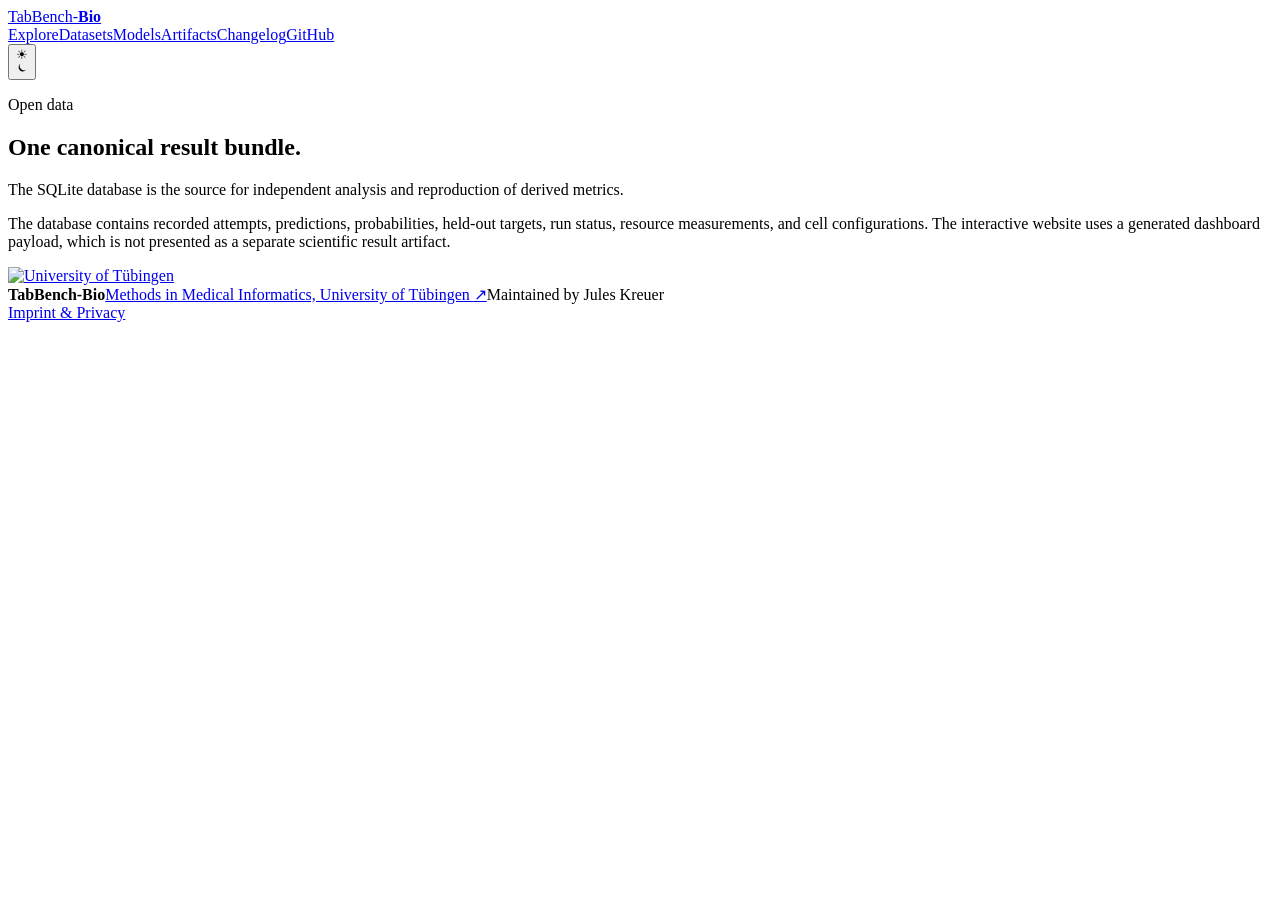
==== src/tabbench_bio/web/artifacts.html @ 3bdc863c "Reduce dashboard downloads and defer chart loading" ====
<!doctype html>
<html lang="en">

<head>
  <meta charset="utf-8">
  <meta name="viewport" content="width=device-width, initial-scale=1">
  <meta name="description" content="Download TabBench-Bio benchmark results as SQLite and JSON. Access reproducible tabular learning comparisons, dataset metadata and citation information.">
  <meta name="theme-color" content="#f4f5f1">
  <link rel="canonical" href="https://tabbench-bio.eu/artifacts.html">
  <link rel="alternate" type="text/plain" href="https://tabbench-bio.eu/llms.txt"
    title="TabBench-Bio guide for AI agents">
  <title>Artifacts · TabBench-Bio</title>
  <link rel="icon" href="assets/favicon.svg?v=20260821-4" type="image/svg+xml">
  <link rel="preload" href="assets/fonts/AtkinsonHyperlegibleNext-Regular.woff2" as="font" type="font/woff2"
    crossorigin>
  <link rel="preload" href="assets/fonts/AtkinsonHyperlegibleNext-Bold.woff2" as="font" type="font/woff2" crossorigin>
  <link rel="stylesheet" href="style.min.css?v=20261111-toolbar-actions">
</head>

<body data-page="artifacts">
  <header class="site-header">
    <a class="wordmark" href="index.html" aria-label="TabBench-Bio home"><span class="wordmark-mark"
        aria-hidden="true"></span><span>TabBench-<strong>Bio</strong></span></a>
    <nav aria-label="Primary navigation"><a href="index.html#explore">Explore</a><a href="/datasets/">Datasets</a><a
        href="/models/">Models</a><a href="artifacts.html" aria-current="page">Artifacts</a><a
        href="changelog.html">Changelog</a><a href="https://github.com/not-a-feature/TabBench-Bio">GitHub</a></nav>
    <button id="theme-toggle" class="theme-button" type="button" aria-label="Switch to dark theme" aria-pressed="false"
      title="Switch to dark theme"><span class="theme-icon theme-icon-sun" aria-hidden="true">☀</span><span
        class="theme-icon theme-icon-moon" aria-hidden="true"><svg viewBox="0 0 24 24" role="img">
          <path d="M20.7 15.1A8.5 8.5 0 0 1 8.9 3.3 8.5 8.5 0 1 0 20.7 15.1Z"></path>
        </svg></span></button>
  </header>
  <main id="top">
    <section class="page-hero shell">
      <div class="section-heading">
        <div>
          <p class="eyebrow">Open data</p>
          <h2>One canonical result bundle.</h2>
        </div>
        <p>The SQLite database is the source for independent analysis and reproduction of derived metrics.</p>
      </div>
    </section>
    <section class="section section-muted">
      <div class="shell">
        <div id="raw-files" class="data-grid" aria-live="polite"></div>
        <p class="data-note">The database contains recorded attempts, predictions, probabilities, held-out targets, run
          status, resource measurements, and cell configurations. The interactive website uses a generated dashboard
          payload, which is not presented as a separate scientific result artifact.</p>
      </div>
    </section>
  </main>
  <footer>
    <div class="shell footer-inner">
      <div class="footer-identity"><a class="university-logo" href="https://uni-tuebingen.de/" target="_blank"
          rel="noreferrer" aria-label="University of Tübingen"><img src="assets/university-of-tuebingen.svg"
            alt="University of Tübingen" loading="lazy" decoding="async"></a>
        <div class="footer-copy"><strong>TabBench-Bio</strong><a
            href="https://uni-tuebingen.de/fakultaeten/mathematisch-naturwissenschaftliche-fakultaet/fachbereiche/informatik/lehrstuehle/methods-in-medical-informatics/"
            target="_blank" rel="noreferrer">Methods in Medical Informatics, University of Tübingen <span
              aria-hidden="true">↗</span></a><span>Maintained by Jules Kreuer</span></div>
      </div>
      <div class="footer-links"><a href="imprint.html">Imprint &amp; Privacy</a></div>
    </div>
  </footer>
  <div id="load-error" class="load-error" hidden></div>
  <script src="js/analytics.js?v=20260908-optout"></script>
  <script src="js/app.js?v=20261123-chart-data"></script>
</body>

</html>
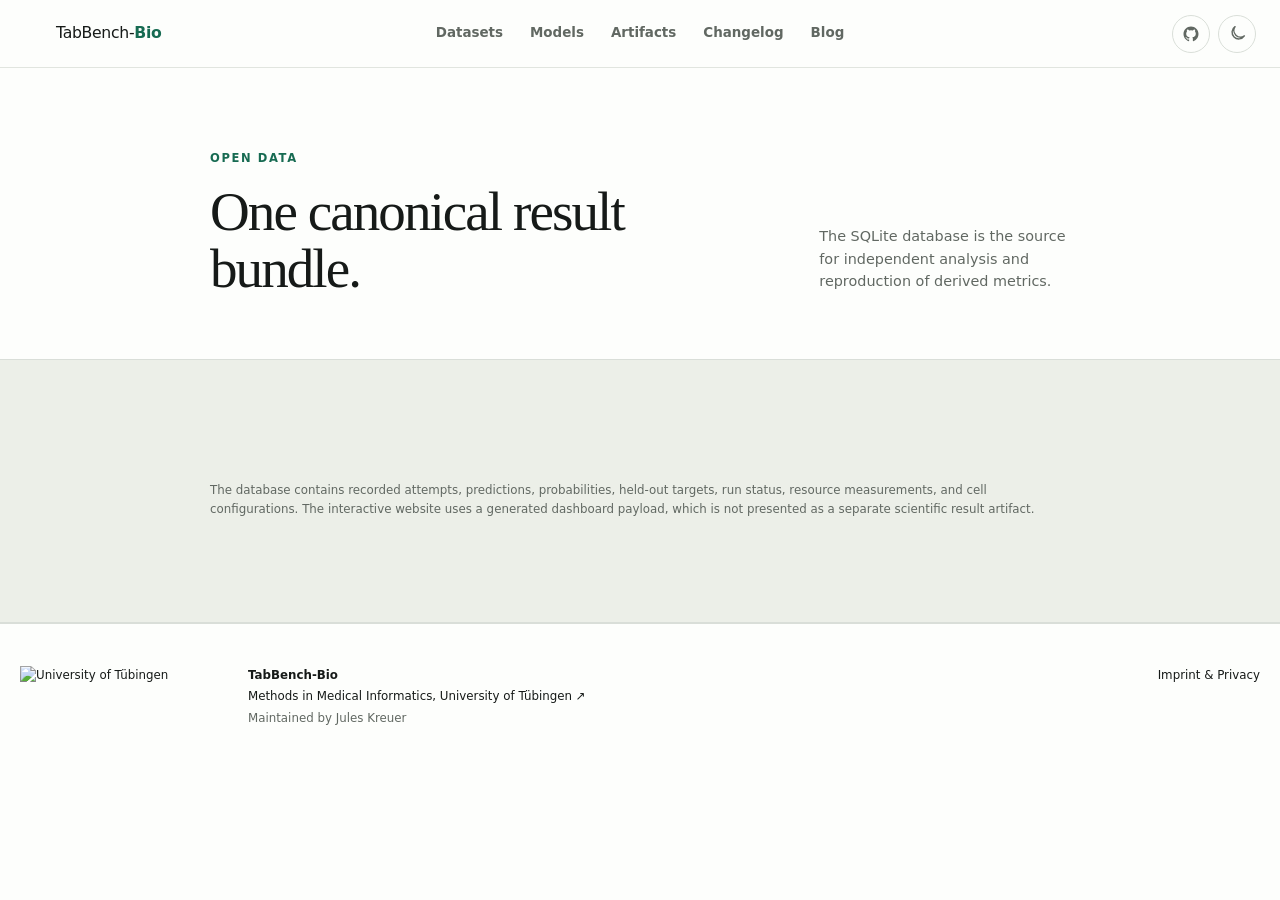
==== commit ffd1ae2b: "Add website blog, model timeline, and header/layout updates" ====
--- a/src/tabbench_bio/web/artifacts.html
+++ b/src/tabbench_bio/web/artifacts.html
@@ -14,21 +14,29 @@
   <link rel="preload" href="assets/fonts/AtkinsonHyperlegibleNext-Regular.woff2" as="font" type="font/woff2"
     crossorigin>
   <link rel="preload" href="assets/fonts/AtkinsonHyperlegibleNext-Bold.woff2" as="font" type="font/woff2" crossorigin>
-  <link rel="stylesheet" href="style.min.css?v=20261111-toolbar-actions">
+  <link rel="stylesheet" href="style.min.css?v=20261125-center">
 </head>
 
 <body data-page="artifacts">
   <header class="site-header">
     <a class="wordmark" href="index.html" aria-label="TabBench-Bio home"><span class="wordmark-mark"
         aria-hidden="true"></span><span>TabBench-<strong>Bio</strong></span></a>
-    <nav aria-label="Primary navigation"><a href="index.html#explore">Explore</a><a href="/datasets/">Datasets</a><a
-        href="/models/">Models</a><a href="artifacts.html" aria-current="page">Artifacts</a><a
-        href="changelog.html">Changelog</a><a href="https://github.com/not-a-feature/TabBench-Bio">GitHub</a></nav>
-    <button id="theme-toggle" class="theme-button" type="button" aria-label="Switch to dark theme" aria-pressed="false"
-      title="Switch to dark theme"><span class="theme-icon theme-icon-sun" aria-hidden="true">☀</span><span
-        class="theme-icon theme-icon-moon" aria-hidden="true"><svg viewBox="0 0 24 24" role="img">
-          <path d="M20.7 15.1A8.5 8.5 0 0 1 8.9 3.3 8.5 8.5 0 1 0 20.7 15.1Z"></path>
-        </svg></span></button>
+    <nav aria-label="Primary navigation"><a href="/datasets/">Datasets</a><a href="/models/">Models</a><a
+        href="artifacts.html" aria-current="page">Artifacts</a><a href="changelog.html">Changelog</a><a
+        href="/blog/">Blog</a></nav>
+    <div class="header-actions">
+      <a id="nav-github" class="header-icon-button" href="https://github.com/not-a-feature/TabBench-Bio"
+        target="_blank" rel="noreferrer" aria-label="TabBench-Bio on GitHub" title="GitHub repository"><svg
+          viewBox="0 0 24 24" aria-hidden="true">
+          <path
+            d="M12 2C6.477 2 2 6.484 2 12.017c0 4.425 2.865 8.18 6.839 9.504.5.092.682-.217.682-.483 0-.237-.008-.868-.013-1.703-2.782.605-3.369-1.343-3.369-1.343-.454-1.158-1.11-1.466-1.11-1.466-.908-.62.069-.608.069-.608 1.003.07 1.53 1.032 1.53 1.032.892 1.53 2.341 1.088 2.91.832.092-.647.35-1.088.636-1.338-2.22-.253-4.555-1.113-4.555-4.951 0-1.093.39-1.988 1.029-2.688-.103-.253-.446-1.272.098-2.65 0 0 .84-.27 2.75 1.026A9.564 9.564 0 0 1 12 6.844a9.59 9.59 0 0 1 2.504.337c1.909-1.296 2.747-1.027 2.747-1.027.546 1.379.202 2.398.1 2.651.64.7 1.028 1.595 1.028 2.688 0 3.848-2.339 4.695-4.566 4.943.359.309.678.92.678 1.855 0 1.338-.012 2.419-.012 2.747 0 .268.18.58.688.482A10.02 10.02 0 0 0 22 12.017C22 6.484 17.522 2 12 2Z"></path>
+        </svg></a>
+      <button id="theme-toggle" class="theme-button" type="button" aria-label="Switch to dark theme" aria-pressed="false"
+        title="Switch to dark theme"><span class="theme-icon theme-icon-sun" aria-hidden="true">☀</span><span
+          class="theme-icon theme-icon-moon" aria-hidden="true"><svg viewBox="0 0 24 24" role="img">
+            <path d="M20.7 15.1A8.5 8.5 0 0 1 8.9 3.3 8.5 8.5 0 1 0 20.7 15.1Z"></path>
+          </svg></span></button>
+    </div>
   </header>
   <main id="top">
     <section class="page-hero shell">
@@ -64,7 +72,7 @@
   </footer>
   <div id="load-error" class="load-error" hidden></div>
   <script src="js/analytics.js?v=20260908-optout"></script>
-  <script src="js/app.js?v=20261123-chart-data"></script>
+  <script src="js/app.js?v=20261124-blog"></script>
 </body>
 
 </html>
--- a/src/tabbench_bio/web/style.min.css
+++ b/src/tabbench_bio/web/style.min.css
@@ -0,0 +1,660 @@
+@font-face {
+font-family: "Atkinson Hyperlegible Next";
+src: url("assets/fonts/AtkinsonHyperlegibleNext-Regular.woff2") format("woff2");
+font-style: normal;
+font-weight: 400;
+font-display: swap;
+}
+@font-face {
+font-family: "Atkinson Hyperlegible Next";
+src: url("assets/fonts/AtkinsonHyperlegibleNext-Bold.woff2") format("woff2");
+font-style: normal;
+font-weight: 700;
+font-display: swap;
+}
+:root {
+color-scheme: light;
+--bg: #f4f5f1;
+--surface: #ffffff;
+--surface-strong: #ecefe8;
+--ink: #161a18;
+--muted: #616862;
+--line: #d9ded8;
+--accent: #176b52;
+--accent-strong: #0e513d;
+--accent-soft: #dfeee7;
+--violet: #7357a8;
+--violet-soft: #e8e2f1;
+--amber: #b46a14;
+--amber-score: #8a4d08;
+--amber-soft: #f3e7d7;
+--red: #a53a37;
+--shadow: 0 14px 40px rgba(24, 38, 31, 0.07);
+--serif: Georgia, "Times New Roman", serif;
+--sans: "Atkinson Hyperlegible Next", ui-sans-serif, system-ui, sans-serif;
+}
+body.dark-theme {
+color-scheme: dark;
+--bg: #101512;
+--surface: #161d19;
+--surface-strong: #1d2721;
+--ink: #edf2ee;
+--muted: #a7b0aa;
+--line: #314039;
+--accent: #75c5a5;
+--accent-strong: #9edabd;
+--accent-soft: #203f33;
+--violet: #b5a0dc;
+--violet-soft: #302746;
+--amber: #e1aa61;
+--amber-score: #e1aa61;
+--amber-soft: #3d2d1d;
+--red: #dd8580;
+--shadow: 0 18px 50px rgba(0, 0, 0, 0.22);
+}
+* { box-sizing: border-box; }
+html { scroll-behavior: smooth; }
+body {
+margin: 0;
+background: var(--bg);
+color: var(--ink);
+font-family: var(--sans);
+font-size: 16px;
+line-height: 1.55;
+text-rendering: optimizeLegibility;
+transition: background 180ms ease, color 180ms ease;
+}
+a { color: inherit; text-decoration: none; }
+button, input, select { font: inherit; }
+.shell { width: min(1280px, calc(100% - 40px)); margin-inline: auto; }
+.site-header {
+position: sticky;
+top: 0;
+z-index: 20;
+min-height: 68px;
+display: grid;
+grid-template-columns: 1fr auto 1fr;
+align-items: center;
+gap: 24px;
+padding: 0 max(24px, calc((100vw - 1280px) / 2));
+border-bottom: 1px solid color-mix(in srgb, var(--line) 78%, transparent);
+background: color-mix(in srgb, var(--bg) 88%, transparent);
+backdrop-filter: blur(18px);
+}
+.wordmark {
+display: inline-flex;
+align-items: center;
+gap: 10px;
+width: max-content;
+font-size: 0.98rem;
+letter-spacing: -0.02em;
+}
+.wordmark strong { color: var(--accent); }
+.wordmark-mark {
+width: 22px;
+height: 22px;
+background: url("assets/favicon.svg") center / contain no-repeat;
+}
+.site-header nav { display: flex; align-items: center; gap: 27px; }
+.site-header nav a {
+color: var(--muted);
+font-size: 0.84rem;
+font-weight: 620;
+transition: color 150ms ease;
+}
+.site-header nav a:hover, .site-header nav a:focus-visible { color: var(--ink); }
+.header-actions {
+justify-self: end;
+display: inline-flex;
+align-items: center;
+gap: 8px;
+}
+.header-icon-button, .theme-button {
+display: grid;
+place-items: center;
+width: 38px;
+height: 38px;
+border: 1px solid var(--line);
+border-radius: 999px;
+padding: 0;
+background: transparent;
+color: var(--muted);
+cursor: pointer;
+font-size: 1.12rem;
+line-height: 1;
+transition: border-color 150ms ease, color 150ms ease;
+}
+.header-icon-button:hover, .header-icon-button:focus-visible,
+.theme-button:hover, .theme-button:focus-visible { border-color: var(--accent); color: var(--accent); }
+.header-icon-button svg { display: block; width: 18px; height: 18px; fill: currentColor; }
+.theme-icon { grid-area: 1 / 1; }
+.theme-icon svg { display: block; width: 19px; height: 19px; fill: none; stroke: currentColor; stroke-width: 1.8; stroke-linecap: round; stroke-linejoin: round; }
+.theme-icon-sun { display: none; }
+body.dark-theme .theme-icon-sun { display: inline; }
+body.dark-theme .theme-icon-moon { display: none; }
+.hero {
+min-height: 580px;
+display: grid;
+grid-template-columns: minmax(0, 1.38fr) minmax(400px, 0.82fr);
+align-items: center;
+gap: clamp(48px, 8vw, 110px);
+padding-block: 76px 56px;
+}
+.eyebrow, .panel-kicker {
+margin: 0 0 15px;
+color: var(--accent);
+font-size: 0.72rem;
+font-weight: 760;
+letter-spacing: 0.14em;
+text-transform: uppercase;
+}
+.hero h1, .section-heading :is(h1,h2) {
+margin: 0;
+font-family: var(--serif);
+font-weight: 500;
+letter-spacing: -0.035em;
+line-height: 1.04;
+}
+.hero h1 { max-width: 820px; font-size: clamp(3.3rem, 6.3vw, 6.15rem); }
+.lede { max-width: 720px; margin: 28px 0 0; color: var(--muted); font-size: clamp(1rem, 1.5vw, 1.2rem); }
+.hero-actions { display: flex; flex-wrap: wrap; gap: 10px; margin-top: 32px; }
+.button {
+display: inline-flex;
+align-items: center;
+justify-content: center;
+gap: 10px;
+min-height: 44px;
+padding: 10px 16px;
+border: 1px solid var(--line);
+border-radius: 7px;
+background: var(--surface);
+color: var(--ink);
+font-size: 0.84rem;
+font-weight: 680;
+box-shadow: 0 1px 0 rgba(0, 0, 0, 0.03);
+transition: transform 150ms ease, border-color 150ms ease, background 150ms ease;
+}
+.button:hover { transform: translateY(-1px); border-color: var(--accent); }
+.button-primary { border-color: var(--accent); background: var(--accent); color: #fff; }
+.button-primary:hover { background: var(--accent-strong); }
+.leader-card {
+position: relative;
+overflow: hidden;
+padding: 26px;
+border: 1px solid var(--line);
+border-radius: 12px;
+background: var(--surface);
+box-shadow: var(--shadow);
+}
+.leader-card::before {
+content: "";
+position: absolute;
+width: 160px;
+height: 160px;
+top: -90px;
+right: -75px;
+border: 25px solid var(--accent-soft);
+border-radius: 50%;
+}
+.leader-heading, .run-strip-heading { position: relative; display: flex; justify-content: space-between; gap: 20px; font-size: 0.76rem; font-weight: 720; }
+.podium-list { position: relative; display: grid; grid-template-columns: repeat(3, minmax(0, 1fr)); align-items: end; gap: 6px; list-style: none; margin: 15px 0 0; padding: 0; }
+.podium-place { display: flex; flex-direction: column; min-width: 0; text-align: center; }
+.podium-place-1 { grid-column: 2; grid-row: 1; }
+.podium-place-2 { grid-column: 1; grid-row: 1; }
+.podium-place-3 { grid-column: 3; grid-row: 1; }
+.podium-contender { display: flex; min-height: 82px; flex-direction: column; justify-content: flex-end; padding-bottom: 8px; }
+.podium-model { min-width: 0; }
+.podium-model strong, .podium-model span { display: block; overflow: hidden; text-overflow: ellipsis; white-space: nowrap; }
+.podium-model strong { color: var(--ink); font-size: 0.7rem; }
+.podium-model span { color: var(--muted); font-size: 0.56rem; }
+.podium-score { margin-top: 5px; text-align: center; }
+.podium-score strong, .podium-score span { display: block; }
+.podium-score strong { font-family: var(--serif); font-size: 1.12rem; font-weight: 500; line-height: 1; }
+.podium-score span { margin-top: 3px; color: var(--muted); font-size: 0.53rem; }
+.podium-step { display: grid; place-items: center; border: 1px solid var(--line); border-bottom: 0; border-radius: 7px 7px 0 0; background: var(--surface-strong); color: var(--muted); font-family: var(--serif); font-size: 1.45rem; }
+.podium-place-1 .podium-score strong { color: var(--accent); }
+.podium-place-2 .podium-score strong { color: var(--violet); }
+.podium-place-3 .podium-score strong { color: var(--amber-score); }
+.podium-place-1 .podium-step { height: 82px; border-color: var(--accent); background: var(--accent-soft); color: var(--accent-strong); }
+.podium-place-2 .podium-step { height: 58px; border-color: var(--violet); background: var(--violet-soft); color: var(--violet); }
+.podium-place-3 .podium-step { height: 40px; border-color: var(--amber); background: var(--amber-soft); color: var(--amber); }
+.podium-note { position: relative; margin: 15px 0 0; color: var(--muted); font-size: 0.67rem; }
+.status-dot { display: inline-flex; align-items: center; gap: 7px; color: var(--muted); font-weight: 570; }
+.status-dot i { width: 7px; height: 7px; border-radius: 50%; background: var(--accent); box-shadow: 0 0 0 4px var(--accent-soft); }
+.progress-track { display: flex; height: 8px; overflow: hidden; border-radius: 999px; background: var(--surface-strong); }
+.progress-track span { display: block; height: 100%; transition: width 400ms ease; }
+.progress-pass { background: var(--accent); }
+.progress-skip { background: var(--violet); }
+.progress-fail { background: var(--red); }
+.progress-labels { display: flex; flex-wrap: wrap; gap: 14px; margin-top: 13px; color: var(--muted); font-size: 0.7rem; }
+.progress-labels span { display: flex; align-items: center; gap: 5px; }
+.progress-labels b { color: var(--ink); font-weight: 690; }
+.key { width: 6px; height: 6px; border-radius: 50%; }
+.key.pass { background: var(--accent); }
+.key.skip { background: var(--violet); }
+.key.fail { background: var(--red); }
+.run-strip { margin-top: 22px; padding: 20px 24px; border: 1px solid var(--line); border-radius: 12px; background: var(--surface); box-shadow: 0 8px 30px rgba(31, 48, 39, 0.035); }
+.run-strip-progress { display: grid; grid-template-columns: auto minmax(260px, 1fr); align-items: center; gap: 26px; margin-top: 16px; }
+.run-percent { display: flex; align-items: baseline; gap: 9px; min-width: 175px; }
+.run-percent strong { font-family: var(--serif); font-size: 2.35rem; font-weight: 500; letter-spacing: -0.045em; line-height: 1; }
+.run-percent span { color: var(--muted); font-size: 0.72rem; }
+.run-bar { min-width: 0; }
+.run-strip .progress-labels { margin-top: 9px; }
+.run-strip > p { margin: 14px 0 0; padding-top: 12px; border-top: 1px solid var(--line); color: var(--muted); font-size: 0.72rem; }
+.metric-strip {
+display: grid;
+grid-template-columns: repeat(4, 1fr);
+border-block: 1px solid var(--line);
+}
+.metric-strip div { display: flex; flex-direction: column; padding: 26px 24px; border-right: 1px solid var(--line); }
+.metric-strip div:first-child { padding-left: 0; }
+.metric-strip div:last-child { border-right: 0; }
+.metric-strip strong { font-family: var(--serif); font-size: 2rem; font-weight: 500; letter-spacing: -0.04em; }
+.metric-strip span { color: var(--muted); font-size: 0.75rem; }
+.section { padding-block: 104px; scroll-margin-top: 66px; }
+#explore { padding-top: 56px; }
+.section-muted { border-block: 1px solid var(--line); background: var(--surface-strong); }
+.section-heading { display: grid; grid-template-columns: 1.45fr 0.65fr; align-items: end; gap: 50px; margin-bottom: 42px; }
+.section-heading :is(h1,h2) { max-width: 780px; font-size: clamp(2.35rem, 4.3vw, 4.25rem); }
+.section-heading > p { margin: 0 0 5px; color: var(--muted); font-size: 0.9rem; }
+.results-toolbar { display: grid; grid-template-columns: minmax(0, 1fr) auto; align-items: start; gap: 24px; margin: -20px 0 24px; }
+.analysis-view-control { display: grid; justify-items: start; gap: 7px; max-width: 760px; }
+.analysis-view-options { display: flex; flex-wrap: wrap; gap: 6px; }
+.analysis-view-note { display: grid; margin: 1px 0 0; color: var(--muted); font-size: 0.75rem; line-height: 1.45; }
+.analysis-view-note span { grid-area: 1 / 1; visibility: hidden; }
+.analysis-view-note span.is-active { visibility: visible; }
+.figure-download-button { cursor: pointer; }
+.figure-download-button:disabled { cursor: wait; opacity: 0.65; transform: none; }
+.page-hero { padding-block: 82px 62px; }
+.page-hero .section-heading { margin-bottom: 0; }
+.page-links-heading { margin-bottom: 28px; }
+.page-links { display: grid; width: 100%; grid-template-columns: repeat(5, minmax(0, 1fr)); gap: 14px; }
+.page-link { display: flex; width: 100%; align-items: center; justify-content: space-between; min-height: 112px; padding: 24px; border: 1px solid var(--line); border-radius: 10px; background: var(--surface); transition: transform 150ms ease, border-color 150ms ease; }
+.page-link:hover, .page-link:focus-visible { transform: translateY(-2px); border-color: var(--accent); }
+.page-link span { font-family: var(--serif); font-size: 1.65rem; letter-spacing: -0.025em; }
+.page-link b { color: var(--accent); font-size: 1.25rem; font-weight: 500; }
+.agent-access { display: grid; grid-template-columns: auto minmax(0, 1fr) auto; align-items: center; gap: 18px; margin-top: 14px; padding: 18px 20px; border: 1px solid var(--line); border-radius: 10px; background: linear-gradient(105deg, var(--accent-soft), var(--surface) 42%); }
+.agent-access-mark { display: grid; width: 46px; height: 46px; place-items: center; border: 1px solid color-mix(in srgb, var(--accent) 30%, var(--line)); border-radius: 9px; background: var(--surface); color: var(--accent-strong); font-size: 0.72rem; font-weight: 800; letter-spacing: 0.08em; }
+.agent-access-copy { min-width: 0; }
+.agent-access-copy .eyebrow { margin-bottom: 2px; }
+.agent-access h3 { margin: 0; font-family: var(--serif); font-size: 1.28rem; font-weight: 500; letter-spacing: -0.02em; }
+.agent-access-copy > p:last-child { margin: 2px 0 0; color: var(--muted); font-size: 0.78rem; }
+.agent-access-link { display: inline-flex; align-items: center; gap: 24px; min-height: 42px; padding: 0 14px; border: 1px solid var(--line); border-radius: 7px; background: var(--surface); color: var(--ink); font-size: 0.76rem; font-weight: 680; white-space: nowrap; transition: border-color 150ms ease, transform 150ms ease; }
+.agent-access-link b { color: var(--accent); font-size: 1rem; font-weight: 500; }
+.agent-access-link:hover, .agent-access-link:focus-visible { transform: translateY(-1px); border-color: var(--accent); }
+:is([data-page="artifacts"], [data-page="changelog"], [data-page="blog"]) main .shell { width: min(860px, calc(100% - 40px)); }
+:is([data-page="changelog"], [data-page="blog"]) .page-hero .section-heading { grid-template-columns: minmax(0, 1fr); }
+[data-page="blog"] main :is(.blog-post-hero, .blog-article).shell { width: min(72ch, calc(100% - 40px)); }
+.changelog { max-width: none; }
+.change-entry { display: grid; grid-template-columns: 130px 1fr; align-items: baseline; gap: 32px; padding: 28px 0; border-top: 1px solid var(--line); }
+.change-entry time { color: var(--muted); font-size: 0.78rem; }
+.change-entry h2 { margin: 0; font-family: var(--serif); font-size: 2rem; font-weight: 500; letter-spacing: -0.025em; }
+.change-entry p { margin: 8px 0 0; color: var(--muted); }
+.blog-list { max-width: none; }
+.blog-entry-title a:hover, .blog-entry-title a:focus-visible { color: var(--accent); }
+.blog-read-more { display: inline-flex; align-items: center; gap: 6px; margin-top: 12px; color: var(--accent-strong); font-size: 0.84rem; font-weight: 680; }
+.blog-read-more:hover, .blog-read-more:focus-visible { text-decoration: underline; text-underline-offset: 2px; }
+.blog-back { display: inline-block; margin-bottom: 20px; color: var(--accent); font-size: 0.88rem; font-weight: 620; }
+.blog-back:hover, .blog-back:focus-visible { text-decoration: underline; text-underline-offset: 2px; }
+.blog-post-hero .section-heading { grid-template-columns: minmax(0, 1fr); }
+.blog-post-hero .section-heading h1 { max-width: 24ch; font-size: clamp(2.1rem, 3.6vw, 3.35rem); line-height: 1.08; }
+.blog-meta { display: flex; flex-wrap: wrap; gap: 8px 18px; margin-top: 18px; color: var(--muted); font-size: 0.82rem; }
+.blog-article :is(h2, h3, p, ul, ol, blockquote, .blog-callout, .blog-figure) { max-width: 72ch; }
+.blog-article h2 { margin: 40px 0 12px; font-family: var(--serif); font-size: 1.85rem; font-weight: 500; letter-spacing: -0.025em; line-height: 1.15; }
+.blog-article h2:first-child { margin-top: 0; }
+.blog-article h3 { margin: 28px 0 10px; font-family: var(--serif); font-size: 1.32rem; font-weight: 500; letter-spacing: -0.02em; line-height: 1.25; }
+.blog-article :is(p, li) { color: var(--ink); line-height: 1.68; }
+.blog-article p { margin: 0; }
+.blog-article p + p, .blog-article ul + p, .blog-article ol + p { margin-top: 14px; }
+.blog-article :is(ul, ol) { margin: 14px 0 0; padding-left: 22px; }
+.blog-article li + li { margin-top: 8px; }
+.blog-article :is(p, li, td, figcaption) a { color: var(--accent-strong); text-decoration: underline; text-underline-offset: 2px; }
+.blog-article :not(pre) > code { padding: 1px 5px; border: 1px solid var(--line); border-radius: 4px; background: var(--surface); color: var(--ink); font-size: 0.88em; }
+.blog-callout { margin: 24px 0; padding: 18px 20px; border: 1px solid var(--line); border-left: 3px solid var(--accent); border-radius: 6px; background: var(--surface); }
+.blog-callout strong { color: var(--ink); }
+.blog-callout p { color: var(--muted); font-size: 0.92rem; }
+.blog-figure { margin: 32px 0; padding: 24px; border: 1px solid var(--line); border-radius: 8px; background: var(--surface); }
+.blog-figure figcaption { margin-top: 14px; color: var(--muted); font-size: 0.8rem; line-height: 1.5; max-width: 78ch; }
+.timeline-scroll { overflow-x: auto; -webkit-overflow-scrolling: touch; }
+.timeline-svg { display: block; width: 100%; max-width: 670px; min-width: 460px; height: auto; font-family: var(--sans); }
+.tl-spine { stroke: var(--line); stroke-width: 2; }
+.tl-stem { stroke: var(--line); stroke-width: 1.5; }
+.tl-dot-violet { fill: var(--violet); stroke: var(--surface); stroke-width: 2.5; }
+.tl-dot-green { fill: var(--accent); stroke: var(--surface); stroke-width: 2.5; }
+.tl-dot-data { fill: var(--amber); stroke: var(--surface); stroke-width: 2; }
+.tl-card-violet { fill: var(--violet-soft); stroke: var(--violet); stroke-width: 1.2; }
+.tl-card-green { fill: var(--accent-soft); stroke: var(--accent); stroke-width: 1.2; }
+.tl-pill-data { fill: var(--amber-soft); stroke: var(--amber); stroke-width: 1.1; }
+.tl-date { fill: var(--muted); font-size: 11px; font-weight: 700; letter-spacing: 0.03em; }
+.tl-date-data { fill: var(--amber-score); font-size: 10.5px; font-weight: 700; }
+.tl-title { fill: var(--ink); font-family: var(--serif); font-size: 14px; font-weight: 600; }
+.tl-model { fill: var(--ink); font-family: var(--serif); font-size: 13.5px; font-weight: 600; }
+.tl-legend-text { fill: var(--muted); font-size: 11px; }
+.blog-post-nav { display: flex; justify-content: space-between; flex-wrap: wrap; gap: 16px; margin-top: 44px; padding-top: 24px; border-top: 1px solid var(--line); }
+.blog-post-nav a { color: var(--accent-strong); font-size: 0.88rem; font-weight: 650; text-decoration: none; }
+.blog-post-nav a:hover, .blog-post-nav a:focus-visible { text-decoration: underline; text-underline-offset: 2px; }
+.legal-copy { max-width: 900px; }
+.legal-copy > section { padding: 28px 0; border-top: 1px solid var(--line); }
+.legal-copy > section:first-child { padding-top: 0; border-top: 0; }
+.legal-copy h3 { margin: 0 0 12px; font-family: var(--serif); font-size: 1.8rem; font-weight: 500; letter-spacing: -0.025em; }
+.legal-copy p, .legal-copy address { max-width: 78ch; margin: 0; color: var(--muted); font-style: normal; }
+.legal-copy p + p, .legal-copy address + p { margin-top: 12px; }
+.legal-copy a { color: var(--accent-strong); text-decoration: underline; text-underline-offset: 2px; }
+.legal-copy code { color: var(--ink); font-size: 0.9em; }
+.legal-copy .legal-updated { margin-top: 20px; font-size: 0.78rem; }
+.legal-copy .legal-action { margin-top: 18px; }
+.citation-grid { display: grid; grid-template-columns: repeat(2, minmax(0, 1fr)); gap: 18px; }
+.citation-card { min-width: 0; overflow: hidden; border: 1px solid var(--line); border-radius: 12px; background: var(--surface); box-shadow: var(--shadow); }
+.citation-card-header { display: flex; align-items: flex-end; justify-content: space-between; gap: 20px; padding: 24px; border-bottom: 1px solid var(--line); }
+.citation-card h3 { margin: 2px 0 0; font-family: var(--serif); font-size: 2rem; font-weight: 500; letter-spacing: -0.025em; }
+.citation-actions { display: flex; gap: 8px; }
+.citation-actions .button { min-width: 76px; padding: 9px 13px; cursor: pointer; }
+.citation-actions .button:disabled { cursor: wait; opacity: 0.55; transform: none; }
+.citation-code { min-height: 430px; max-height: 62vh; margin: 0; overflow: auto; padding: 24px; background: var(--surface-strong); color: var(--ink); font: 0.83rem/1.65 ui-monospace, SFMono-Regular, Consolas, "Liberation Mono", monospace; white-space: pre; tab-size: 2; }
+.citation-status { min-height: 1.5em; margin-top: 16px; color: var(--muted); font-size: 0.82rem; }
+.analytics-consent { position: fixed; right: 20px; bottom: 20px; z-index: 40; display: flex; align-items: center; gap: 24px; max-width: min(680px, calc(100vw - 40px)); padding: 16px 18px; border: 1px solid var(--line); border-radius: 10px; background: var(--surface); box-shadow: var(--shadow); }
+.analytics-consent > div:first-child { display: flex; flex-direction: column; gap: 3px; }
+.analytics-consent strong { color: var(--ink); font-size: 0.82rem; }
+.analytics-consent span { color: var(--muted); font-size: 0.74rem; line-height: 1.45; }
+.analytics-consent span a { color: var(--accent-strong); text-decoration: underline; text-underline-offset: 2px; }
+.analytics-consent-actions { display: flex; flex: 0 0 auto; gap: 8px; }
+.analytics-consent .button { white-space: nowrap; cursor: pointer; }
+.panel {
+overflow: hidden;
+border: 1px solid var(--line);
+border-radius: 12px;
+background: var(--surface);
+box-shadow: 0 8px 30px rgba(31, 48, 39, 0.035);
+}
+.panel-main { margin-top: 22px; }
+.panel-head { display: flex; justify-content: space-between; align-items: end; gap: 24px; padding: 22px 24px 13px; }
+.panel-head.compact { padding-bottom: 0; }
+.panel-kicker { margin-bottom: 4px; font-size: 0.64rem; }
+.panel h3 { margin: 0; font-family: var(--serif); font-size: 1.55rem; font-weight: 500; letter-spacing: -0.025em; }
+.controls { display: flex; align-items: end; gap: 9px; flex-wrap: wrap; justify-content: flex-end; }
+.controls label, .search-label { display: flex; flex-direction: column; gap: 5px; color: var(--muted); font-size: 0.66rem; font-weight: 680; letter-spacing: 0.035em; text-transform: uppercase; }
+.controls select, .search-label input {
+min-width: 145px;
+height: 38px;
+border: 1px solid var(--line);
+border-radius: 6px;
+padding: 0 34px 0 11px;
+background: var(--bg);
+color: var(--ink);
+font-size: 0.79rem;
+font-weight: 560;
+letter-spacing: normal;
+text-transform: none;
+}
+.controls-wide select { min-width: 125px; }
+.controls select[id$="-domain"], .controls select[id$="-group"] { padding-right: 16px; }
+.checkbox-row { display: flex; align-items: center; gap: 6px; min-width: 0; width: fit-content; height: 38px; border: 1px solid var(--line); border-radius: 6px; padding: 0 8px; background: var(--bg); color: var(--ink); font-size: 0.79rem; font-weight: 560; letter-spacing: normal; text-transform: none; cursor: pointer; }
+.checkbox-row input { width: 15px; height: 15px; margin: 0; accent-color: var(--accent); cursor: pointer; }
+select:focus, input:focus { outline: 2px solid color-mix(in srgb, var(--accent) 38%, transparent); outline-offset: 1px; border-color: var(--accent); }
+.plot { min-height: 530px; width: 100%; }
+.plot-small { min-height: 455px; }
+.chart-foot { display: flex; justify-content: space-between; align-items: center; gap: 20px; padding: 8px 24px 20px; }
+.chart-foot p, .chart-note { margin: 0; color: var(--muted); font-size: 0.72rem; }
+.chart-note { padding: 0 24px 20px; }
+.metric-note { margin: 0 24px 4px; padding: 10px 12px; border-left: 3px solid var(--amber); border-radius: 4px; background: var(--accent-soft); color: var(--ink); font-size: 0.75rem; }
+.metric-note[hidden] { display: none; }
+.method-note { margin: 22px 0 0; padding: 16px 18px; line-height: 1.55; }
+.method-note p { margin: 0; }
+.method-note p + p { margin-top: 0.7rem; }
+.legend { display: flex; flex-wrap: wrap; gap: 12px; }
+.legend span { display: inline-flex; align-items: center; gap: 5px; color: var(--muted); font-size: 0.8rem; }
+.legend i { width: 8px; height: 8px; border-radius: 2px; }
+.legend i.legend-hatch { width: 12px; height: 10px; border: 1px solid color-mix(in srgb, var(--ink) 45%, transparent); background: repeating-linear-gradient(135deg, color-mix(in srgb, var(--ink) 65%, transparent) 0 2px, transparent 2px 6px); }
+.model-card { --model-card-negative: #a11e3b; --model-card-positive: #87c9c1; }
+.dark-theme .model-card { --model-card-positive: #236a61; }
+.model-card-head { align-items: center; flex-wrap: wrap; }
+.model-card-title-meta { display: flex; flex-wrap: wrap; gap: 5px 12px; margin-top: 3px; color: var(--muted); font-size: 0.72rem; }
+.model-card-limit-warning { margin: 0 24px 8px; padding: 10px 12px; border-left: 3px solid var(--amber); background: var(--amber-soft); color: var(--amber-score); font-size: 0.76rem; }
+.model-card-limit-warning[hidden] { display: none; }
+.model-card-disclaimer { margin: 0 24px; padding: 11px 13px; border-left: 3px solid var(--accent); background: var(--accent-soft); color: var(--muted); font-size: 0.76rem; }
+.model-card-disclaimer strong { color: var(--ink); }
+.model-card-content { padding: 18px 24px 22px; }
+.model-card-map-title { margin: 0 0 3px; color: var(--ink); font-size: 0.84rem; font-weight: 700; }
+.model-card-caption { margin: 0 0 13px; color: var(--muted); font-size: 0.75rem; }
+.model-card-grid-wrap { overflow-x: auto; padding-bottom: 3px; }
+.model-card-grid { display: grid; grid-template-columns: minmax(160px, 1.35fr) repeat(var(--model-card-sample-count), minmax(76px, 1fr)); gap: 5px; min-width: 740px; }
+.model-card-corner, .model-card-column { min-height: 30px; color: var(--muted); font-size: 0.68rem; font-weight: 680; }
+.model-card-corner { display: flex; align-items: end; }
+.model-card-column { display: grid; place-items: end center; text-align: center; }
+.model-card-row { display: flex; min-height: 49px; align-items: center; color: var(--ink); font-size: 0.76rem; font-weight: 620; }
+.model-card-cell { display: flex; min-height: 49px; flex-direction: column; align-items: center; justify-content: center; border-radius: 5px; font-variant-numeric: tabular-nums; cursor: help; }
+.model-card-cell strong { font-size: 0.82rem; font-weight: 720; }
+.model-card-cell span { margin-top: 1px; font-size: 0.59rem; opacity: 0.78; }
+.model-card-cell-missing { border: 1px dashed var(--line); color: var(--muted); background: transparent; cursor: default; }
+.model-card-foot { display: flex; flex-direction: column; align-items: stretch; gap: 20px; margin-top: 20px; }
+.model-card-legend { display: grid; gap: 10px; width: 100%; min-width: 0; color: var(--muted); font-size: 0.82rem; }
+.model-card-legend span { display: inline-flex; align-items: center; gap: 5px; }
+.model-card-scale { height: 12px; border-radius: 3px; background: linear-gradient(to right in oklab, var(--model-card-negative), var(--surface-strong), var(--model-card-positive)); }
+.model-card-scale-ticks { position: relative; height: 22px; font-variant-numeric: tabular-nums; font-size: 0.75rem; }
+.model-card-scale-ticks span { position: absolute; transform: translateX(-50%); white-space: nowrap; }
+.model-card-scale-ticks span:first-child { transform: none; }
+.model-card-scale-ticks span:last-child { transform: translateX(-100%); }
+.model-card-scale-note { line-height: 1.6; }
+.model-card-key { width: 10px; height: 10px; border-radius: 2px; }
+.model-card-key-missing { border: 1px dashed var(--line); }
+#model-card-summary { max-width: 85ch; margin: 0; color: var(--muted); font-size: 0.82rem; line-height: 1.6; text-align: left; }
+.panel-grid { display: grid; grid-template-columns: 1fr 1fr; gap: 22px; margin-top: 22px; }
+.registry-tools { display: flex; justify-content: space-between; align-items: end; gap: 20px; margin-bottom: 18px; }
+.search-label input { width: min(420px, 80vw); padding-right: 12px; background: var(--surface); }
+#dataset-result-count { color: var(--muted); font-size: 0.76rem; }
+.table-wrap { overflow: auto; max-height: 620px; border: 1px solid var(--line); border-radius: 10px; background: var(--surface); }
+.table-wrap-full { max-height: none; overflow-x: auto; overflow-y: visible; }
+[data-page="datasets"] .dataset-performance-table-wrap { max-height: none; }
+table { width: 100%; border-collapse: collapse; font-size: 0.78rem; }
+th, td { padding: 13px 15px; text-align: left; border-bottom: 1px solid var(--line); vertical-align: top; }
+th { position: sticky; top: 0; z-index: 2; background: var(--surface); color: var(--muted); font-size: 0.66rem; letter-spacing: 0.06em; text-transform: uppercase; }
+tbody tr:last-child td { border-bottom: 0; }
+tbody tr:hover { background: color-mix(in srgb, var(--accent-soft) 42%, transparent); }
+td:first-child { min-width: 270px; }
+.dataset-name { display: block; color: var(--ink); font-weight: 650; }
+.dataset-link:hover, .source-link:hover { color: var(--accent); text-decoration: underline; text-underline-offset: 2px; }
+.dataset-link span, .source-link span { font-size: 0.72em; }
+.source-link { color: var(--muted); font-weight: 650; text-transform: capitalize; }
+.dataset-id { display: block; margin-top: 2px; color: var(--muted); font-family: ui-monospace, SFMono-Regular, Consolas, monospace; font-size: 0.68rem; }
+.tag { display: inline-block; padding: 3px 7px; border: 1px solid var(--line); border-radius: 999px; color: var(--muted); font-size: 0.66rem; white-space: nowrap; }
+.details-button { min-width: 118px; border: 1px solid var(--line); border-radius: 6px; padding: 7px 10px; background: var(--bg); color: var(--ink); cursor: pointer; font: inherit; font-size: 0.72rem; font-weight: 650; }
+.details-button:hover, .details-button:focus-visible { border-color: var(--accent); color: var(--accent); }
+.dataset-detail-row, .dataset-detail-row:hover { background: var(--surface-strong); }
+.dataset-detail-row > td { padding: 0; }
+.dataset-performance { padding: 18px 20px 22px; }
+.dataset-performance-head { display: flex; align-items: baseline; justify-content: space-between; gap: 20px; margin-bottom: 12px; }
+.dataset-performance-head strong { color: var(--ink); font-size: 0.85rem; }
+.dataset-performance-head span { color: var(--muted); font-size: 0.7rem; }
+.dataset-performance-table-wrap { max-height: 420px; overflow: auto; border: 1px solid var(--line); border-radius: 7px; background: var(--surface); }
+.performance-table { font-size: 0.73rem; }
+.performance-table th { background: var(--surface); }
+.performance-table td:first-child { min-width: 190px; }
+.performance-model { color: var(--ink); font-weight: 650; }
+.performance-family { white-space: nowrap; color: var(--muted); }
+.performance-family i { display: inline-block; width: 7px; height: 7px; margin-right: 6px; border-radius: 50%; }
+.performance-value { text-align: right; font-variant-numeric: tabular-nums; }
+.performance-best { color: var(--accent-strong); font-weight: 760; }
+.performance-empty { margin: 0; color: var(--muted); font-size: 0.76rem; }
+.data-grid { display: grid; grid-template-columns: repeat(auto-fit, minmax(260px, 1fr)); gap: 10px; }
+.data-file { display: flex; align-items: center; justify-content: space-between; gap: 20px; min-height: 76px; padding: 13px 15px; border: 1px solid var(--line); border-radius: 8px; background: var(--surface); }
+.data-file:hover { border-color: var(--accent); }
+.data-file-pending { border-style: dashed; opacity: 0.78; }
+.data-file-pending:hover { border-color: var(--line); }
+.data-file strong { display: block; font-size: 0.78rem; font-weight: 650; }
+.data-file span { display: block; margin-top: 2px; color: var(--muted); font-size: 0.66rem; }
+.data-file b { color: var(--accent); font-size: 1.05rem; font-weight: 500; }
+.data-note { margin: 17px 0 0; color: var(--muted); font-size: 0.74rem; }
+footer { padding-block: 42px; border-top: 1px solid var(--line); }
+.footer-inner { display: flex; justify-content: space-between; gap: 40px; color: var(--muted); font-size: 0.74rem; }
+.footer-inner div { display: flex; flex-direction: column; gap: 3px; }
+.footer-inner .footer-identity { flex-direction: row; align-items: flex-start; gap: 18px; }
+.footer-copy { align-items: flex-start; min-width: 0; }
+.university-logo { display: block; flex: 0 0 auto; }
+.university-logo img { display: block; width: 210px; height: auto; }
+.footer-links { align-items: flex-end; text-align: right; }
+.footer-inner strong, .footer-inner a { color: var(--ink); }
+.footer-inner a:hover { color: var(--accent); }
+.load-error { position: fixed; right: 20px; bottom: 20px; max-width: 440px; padding: 14px 16px; border: 1px solid var(--red); border-radius: 8px; background: var(--surface); color: var(--red); box-shadow: var(--shadow); font-size: 0.78rem; z-index: 30; }
+.modebar-container { opacity: 0.25; transition: opacity 150ms ease; }
+.panel:hover .modebar-container { opacity: 0.8; }
+@media (max-width: 980px) {
+.site-header { grid-template-columns: 1fr auto; padding-inline: 20px; }
+.site-header nav { display: none; }
+.hero { grid-template-columns: 1fr; min-height: 0; padding-block: 64px 48px; gap: 40px; }
+.leader-card { width: 100%; max-width: 560px; justify-self: center; }
+.section-heading { grid-template-columns: 1fr; gap: 18px; }
+.panel-grid { grid-template-columns: 1fr; }
+.citation-grid { grid-template-columns: 1fr; }
+.page-links { grid-template-columns: 1fr; }
+.agent-access { grid-template-columns: auto minmax(0, 1fr); }
+.agent-access-link { grid-column: 2; justify-self: start; }
+}
+@media (max-width: 720px) {
+.analytics-consent { left: 16px; right: 16px; bottom: 16px; flex-direction: column; align-items: stretch; max-width: none; }
+.analytics-consent-actions { justify-content: flex-end; }
+.shell { width: min(100% - 28px, 1280px); }
+.hero h1 { font-size: clamp(3rem, 15vw, 4.8rem); }
+.hero-actions { flex-direction: column; align-items: stretch; }
+.button { width: 100%; }
+.analytics-consent-actions .button { width: auto; }
+.results-toolbar { grid-template-columns: 1fr; margin-top: 0; }
+.analysis-view-options { display: grid; grid-template-columns: repeat(auto-fit, minmax(150px, 1fr)); width: 100%; }
+.figure-download-button { margin-top: 0; }
+.metric-strip { grid-template-columns: 1fr 1fr; }
+.metric-strip div { border-bottom: 1px solid var(--line); }
+.metric-strip div:nth-child(2) { border-right: 0; }
+.metric-strip div:nth-child(3), .metric-strip div:nth-child(4) { border-bottom: 0; }
+.metric-strip div:first-child, .metric-strip div:nth-child(3) { padding-left: 8px; }
+.section { padding-block: 76px; }
+.page-hero { padding-block: 62px 46px; }
+.agent-access { grid-template-columns: auto minmax(0, 1fr); padding: 16px; }
+.agent-access-mark { align-self: start; }
+.agent-access-link { grid-column: 1 / -1; justify-content: space-between; width: 100%; }
+.run-strip-progress { grid-template-columns: 1fr; gap: 12px; }
+.change-entry { grid-template-columns: 1fr; gap: 8px; }
+.panel-head { align-items: stretch; flex-direction: column; }
+.controls { display: grid; grid-template-columns: 1fr 1fr; width: 100%; }
+.controls label, .controls select { width: 100%; min-width: 0; }
+.checkbox-row { width: fit-content; }
+.controls-wide label:first-child { grid-column: 1 / -1; }
+.controls-wide label:first-child select { width: 100%; }
+.plot { min-height: 470px; }
+.chart-foot { align-items: flex-start; flex-direction: column; padding: 20px 18px 24px; border-top: 1px solid var(--line); }
+.model-card-limit-warning, .model-card-disclaimer { margin-inline: 18px; }
+.model-card-content { padding-inline: 18px; }
+.model-card-foot { align-items: flex-start; flex-direction: column; }
+.model-card-legend { flex: none; width: 100%; min-width: 0; }
+#model-card-summary { text-align: left; }
+.registry-tools { align-items: stretch; flex-direction: column; gap: 10px; }
+.search-label input { width: 100%; }
+#dataset-result-count { align-self: flex-start; }
+.data-grid { grid-template-columns: 1fr; }
+.footer-inner { flex-direction: column; }
+.footer-links { align-items: flex-start; text-align: left; }
+.footer-inner .footer-identity { gap: 14px; }
+.university-logo img { width: min(180px, 46vw); }
+.dataset-performance-head { align-items: flex-start; flex-direction: column; gap: 3px; }
+}
+@media (prefers-reduced-motion: reduce) {
+html { scroll-behavior: auto; }
+*, *::before, *::after { transition-duration: 0.01ms !important; animation-duration: 0.01ms !important; }
+}
+:root {
+--bg: #fdfefc;
+--serif: Cambria, "Charter", "Bitstream Charter", Georgia, serif;
+}
+.leader-card::before { display: none; }
+.hero { position: relative; isolation: isolate; container-type: inline-size; }
+.hero::before {
+--grid-cell: calc(100cqw / 24);
+content: "";
+position: absolute;
+z-index: -1;
+inset: 0;
+pointer-events: none;
+background-image:
+linear-gradient(to right, color-mix(in srgb, var(--accent) 16%, transparent) 1px, transparent 1px),
+linear-gradient(to bottom, color-mix(in srgb, var(--accent) 16%, transparent) 1px, transparent 1px);
+background-size: var(--grid-cell) var(--grid-cell);
+background-position: -1px 0;
+mask-image: linear-gradient(to right, transparent 30%, #000 75%);
+}
+.leader-card, .panel, .run-strip, .citation-card { border-radius: 8px; }
+.page-link, .agent-access, .table-wrap, .analytics-consent,
+.dataset-exact-scores { border-radius: 6px; }
+.button, .agent-access-link, .dataset-performance-table-wrap,
+.data-file, .load-error, .agent-access-mark { border-radius: 5px; }
+.controls select, .search-label input, .checkbox-row, .details-button,
+.dataset-filters input, .dataset-filters select { border-radius: 4px; }
+.podium-contender { min-height: 112px; padding-bottom: 12px; }
+.podium-model strong { font-size: .88rem; line-height: 1.2; white-space: normal; }
+.podium-model span { font-size: .65rem; white-space: normal; line-height: 1.3; margin-top: 4px; }
+.podium-score strong { font-size: 1.5rem; }
+.podium-score span { font-size: .65rem; }
+.podium-step { border-radius: 4px 4px 0 0; font-size: 1.85rem; }
+.podium-note { font-size: .75rem; }
+@media (max-width: 720px) {
+.hero::before { --grid-cell: calc(100cqw / 12); }
+}
+.panel-title-toggle { display: flex; align-items: center; justify-content: space-between; gap: 18px; min-width: 0; }
+.panel-toggle { display: inline-flex; align-items: center; gap: 7px; padding: 6px 8px; border: 1px solid var(--line); border-radius: 4px; background: var(--bg); color: var(--accent); font: inherit; font-size: 0.75rem; font-weight: 650; cursor: pointer; white-space: nowrap; }
+.panel-toggle:hover { background: var(--accent-soft); }
+.panel-toggle:focus-visible { outline: 2px solid var(--accent); outline-offset: 2px; }
+.collapse-chevron { font-size: 1.4rem; line-height: 1; }
+.panel-toggle[aria-expanded="true"] .collapse-chevron { display: none; }
+.panel-toggle[aria-expanded="true"] { justify-content: center; width: 40px; height: 40px; padding: 0; color: var(--muted); font-size: 1.6rem; font-weight: 400; }
+.panel-collapse .panel-head { display: grid; grid-template-columns: minmax(170px, 1fr) minmax(0, 3fr) auto; gap: 18px 8px; }
+.panel-collapse .panel-head > .panel-toggle { grid-column: 3; align-self: end; }
+.panel-collapse .panel-title-toggle { align-self: center; }
+.panel-collapse:not(.is-expanded) .panel-title-toggle { grid-column: 1 / 3; }
+.panel-collapse:not(.is-expanded) .panel-head { padding-bottom: 22px; }
+.panel-collapse:not(.is-expanded) .panel-title-toggle { flex: 1; }
+.panel-collapse .controls[hidden], .panel-chart-content[hidden] { display: none; }
+.legend i.legend-tuning-change { width: 12px; height: 10px; border: 1px solid var(--muted); background: radial-gradient(var(--ink) 1px, transparent 1px) 0 0 / 4px 4px; }
+.legend i.legend-tuned-elo { width: 7px; height: 7px; margin-inline: 2px; border-radius: 0; background: var(--ink); transform: rotate(45deg); }
+#elo-chart + .metric-note { margin-top: 6px; }
+#family-legend { flex: 1 1 100%; }
+.chart-foot:has(#family-legend) { flex-wrap: wrap; align-items: flex-start; gap: 12px; }
+.chart-foot:has(#family-legend) > p { flex: 1 1 100%; }
+@media (max-width: 720px) {
+.panel-title-toggle { width: 100%; }
+.panel-collapse .panel-head { grid-template-columns: minmax(0, 1fr) auto; gap: 18px 12px; }
+.panel-collapse .panel-head > .panel-title-toggle { grid-column: 1; grid-row: 1; }
+.panel-collapse .panel-head > .panel-toggle { grid-column: 2; grid-row: 1; align-self: start; min-height: 44px; min-width: 44px; }
+.panel-collapse .panel-head > .controls { grid-column: 1 / -1; grid-row: 2; }
+}
+#feature-budget-panel .panel-head { column-gap: 8px; padding-right: 16px; }
+.panel-grid .panel-collapse .panel-head { grid-template-columns: minmax(0, 1fr) auto; }
+.panel-grid .panel-collapse .panel-head > .panel-title-toggle { grid-column: 1; grid-row: 1; }
+.panel-grid .panel-collapse .panel-head > .panel-toggle { grid-column: 2; grid-row: 1; align-self: start; }
+.panel-grid .panel-collapse .panel-head > .controls { grid-column: 1 / -1; grid-row: 2; }
+@media (min-width: 721px) {
+.controls select[id$="-cap"] { width: 100px; min-width: 100px; }
+#feature-budget-panel .panel-head { grid-template-columns: minmax(0, 1fr) auto auto; }
+}
+@media (min-width: 1100px) {
+:is(#performance-panel, #prediction-cost-panel, #fitting-cost-panel) .panel-head { grid-template-columns: max-content minmax(0, 1fr) auto; column-gap: 8px; }
+:is(#performance-panel, #prediction-cost-panel, #fitting-cost-panel) h3 { white-space: nowrap; }
+}
+.model-card-tuning { margin: 12px 24px 0; font-size: 0.76rem; color: var(--muted); }
+.model-card-tuning[hidden] { display: none; }
+.model-card-tuning summary { cursor: pointer; font-weight: 700; color: var(--ink); }
+.model-card-tuning p { margin: 8px 0; }
+.model-card-tuning table { width: 100%; border-collapse: collapse; text-align: left; }
+.model-card-tuning caption { text-align: left; font-weight: 700; color: var(--ink); padding: 8px 0; }
+.model-card-tuning th, .model-card-tuning td { padding: 8px; border-bottom: 1px solid var(--line); vertical-align: top; }
+.model-card-tuning th:first-child, .model-card-tuning td:first-child { width: 90px; }
+.model-grid-param { display: block; overflow-wrap: anywhere; }
+@media (max-width: 700px) { .model-card-tuning { margin-inline: 18px; } }
+.model-visibility-control { align-self: center; white-space: nowrap; }
+.analysis-view-control { max-width: none; }
+.model-selection-controls { justify-content: flex-start; }
+.model-selection-controls .model-visibility-control { align-self: flex-end; height: 38px; min-height: 38px; padding-block: 0; }
+.section.section-results{padding-bottom:0}.section.about-benchmark{margin-top:22px;padding-top:56px;border-top:1px solid var(--line)}.code-pair{margin-top:18px}.code-pair .citation-card{display:flex;flex-direction:column}.code-pair .citation-code{flex:1;min-height:0}.about-benchmark>p a{text-decoration:underline;text-underline-offset:2px}.about-benchmark :not(pre)>code{color:var(--ink);font-size:.9em}
+[data-advanced-option][hidden] { display: none !important; }
+.results-toolbar-actions { display: flex; align-items: start; justify-content: flex-end; flex-wrap: wrap; gap: 8px; }
+.results-toolbar-actions .button { width: auto; }
+@media (max-width: 720px) {
+.blog-figure { padding: 14px; }
+.blog-article h2 { font-size: 1.55rem; }
+}
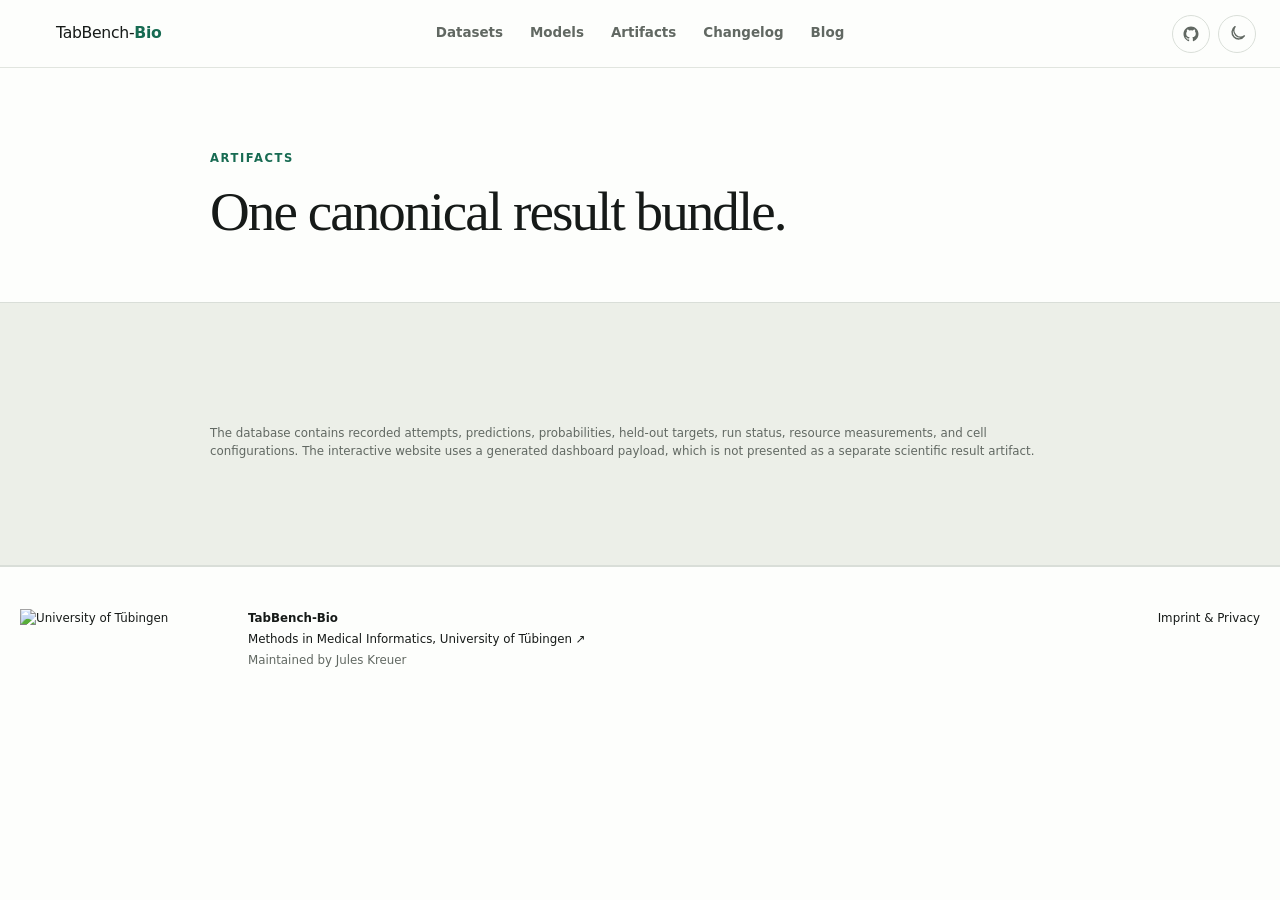
==== commit 34d3c8a6: "Update Artifacts hero label and layout" ====
--- a/src/tabbench_bio/web/artifacts.html
+++ b/src/tabbench_bio/web/artifacts.html
@@ -14,7 +14,7 @@
   <link rel="preload" href="assets/fonts/AtkinsonHyperlegibleNext-Regular.woff2" as="font" type="font/woff2"
     crossorigin>
   <link rel="preload" href="assets/fonts/AtkinsonHyperlegibleNext-Bold.woff2" as="font" type="font/woff2" crossorigin>
-  <link rel="stylesheet" href="style.min.css?v=20261125-center">
+  <link rel="stylesheet" href="style.min.css?v=20261125-artifacts">
 </head>
 
 <body data-page="artifacts">
@@ -42,10 +42,9 @@
     <section class="page-hero shell">
       <div class="section-heading">
         <div>
-          <p class="eyebrow">Open data</p>
+          <p class="eyebrow">Artifacts</p>
           <h2>One canonical result bundle.</h2>
         </div>
-        <p>The SQLite database is the source for independent analysis and reproduction of derived metrics.</p>
       </div>
     </section>
     <section class="section section-muted">
--- a/src/tabbench_bio/web/style.min.css
+++ b/src/tabbench_bio/web/style.min.css
@@ -283,7 +283,7 @@
 .agent-access-link b { color: var(--accent); font-size: 1rem; font-weight: 500; }
 .agent-access-link:hover, .agent-access-link:focus-visible { transform: translateY(-1px); border-color: var(--accent); }
 :is([data-page="artifacts"], [data-page="changelog"], [data-page="blog"]) main .shell { width: min(860px, calc(100% - 40px)); }
-:is([data-page="changelog"], [data-page="blog"]) .page-hero .section-heading { grid-template-columns: minmax(0, 1fr); }
+:is([data-page="artifacts"], [data-page="changelog"], [data-page="blog"]) .page-hero .section-heading { grid-template-columns: minmax(0, 1fr); }
 [data-page="blog"] main :is(.blog-post-hero, .blog-article).shell { width: min(72ch, calc(100% - 40px)); }
 .changelog { max-width: none; }
 .change-entry { display: grid; grid-template-columns: 130px 1fr; align-items: baseline; gap: 32px; padding: 28px 0; border-top: 1px solid var(--line); }
